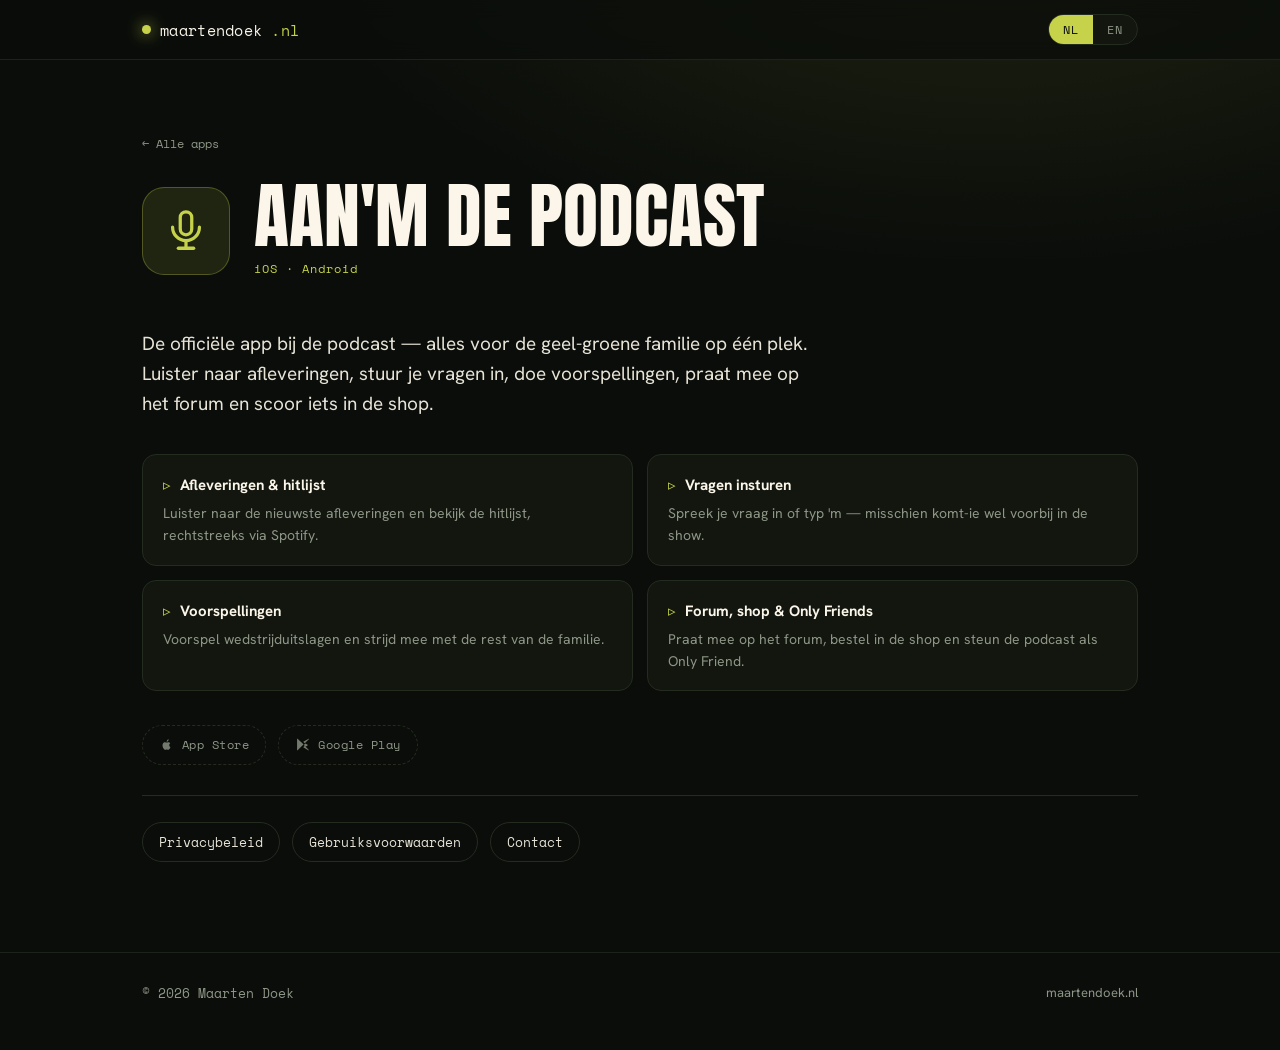
==== aanm-de-podcast/index.html @ cd35058b "Vervang Google Sites-site door uniforme statische site Nieuwe hub + per-app landingspagina's in een " ====
<!DOCTYPE html>
<html lang="nl">
<head>
<meta charset="UTF-8">
<meta name="viewport" content="width=device-width, initial-scale=1.0">
<meta name="robots" content="index, follow">
<title>Aan'm de Podcast — app van Maarten Doek</title>
<meta name="description" content="De app bij Aan'm de Podcast: afleveringen, vragen insturen, voorspellingen, forum en de shop.">
<link rel="preconnect" href="https://fonts.googleapis.com">
<link rel="preconnect" href="https://fonts.gstatic.com" crossorigin>
<link href="https://fonts.googleapis.com/css2?family=Anton&family=Hanken+Grotesk:wght@400;500;600;700&family=Caveat:wght@500;600&family=Space+Mono&display=swap" rel="stylesheet">
<link rel="stylesheet" href="/assets/site.css">
</head>
<body class="app-podcast">

<header class="site-top">
  <div class="inner">
    <a class="wordmark" href="/"><span class="dot"></span>maartendoek<b>.nl</b></a>
    <div class="langbar" role="group" aria-label="Taal / Language">
      <button type="button" data-set-lang="nl" aria-pressed="true">NL</button>
      <button type="button" data-set-lang="en" aria-pressed="false">EN</button>
    </div>
  </div>
</header>

<main>
  <section class="app-hero container">
    <a class="back" href="/">&larr; <span data-lang="nl">Alle apps</span><span data-lang="en">All apps</span></a>
    <div class="layout">
      <div class="bigicon" aria-hidden="true">
        <svg viewBox="0 0 24 24" fill="none" stroke="var(--accent)" stroke-width="1.7" stroke-linecap="round" stroke-linejoin="round">
          <rect x="9" y="2" width="6" height="12" rx="3"/><path d="M5 10a7 7 0 0 0 14 0"/><path d="M12 17v4"/><path d="M8 21h8"/>
        </svg>
      </div>
      <div>
        <h1>Aan'm de Podcast</h1>
        <div class="platform">iOS &middot; Android</div>
      </div>
    </div>
  </section>

  <section class="app-body container">
    <p class="intro">
      <span data-lang="nl">De officiële app bij de podcast — alles voor de geel-groene familie op één plek. Luister naar afleveringen, stuur je vragen in, doe voorspellingen, praat mee op het forum en scoor iets in de shop.</span>
      <span data-lang="en">The official app for the podcast — everything for the yellow-green family in one place. Listen to episodes, submit your questions, make predictions, join the forum and grab something in the shop.</span>
    </p>

    <div class="feature-grid">
      <div class="feature">
        <h4><span class="tick">▹</span> <span data-lang="nl">Afleveringen &amp; hitlijst</span><span data-lang="en">Episodes &amp; chart</span></h4>
        <p><span data-lang="nl">Luister naar de nieuwste afleveringen en bekijk de hitlijst, rechtstreeks via Spotify.</span><span data-lang="en">Listen to the latest episodes and check the chart, straight from Spotify.</span></p>
      </div>
      <div class="feature">
        <h4><span class="tick">▹</span> <span data-lang="nl">Vragen insturen</span><span data-lang="en">Submit questions</span></h4>
        <p><span data-lang="nl">Spreek je vraag in of typ 'm — misschien komt-ie wel voorbij in de show.</span><span data-lang="en">Record your question or type it — it might just make it into the show.</span></p>
      </div>
      <div class="feature">
        <h4><span class="tick">▹</span> <span data-lang="nl">Voorspellingen</span><span data-lang="en">Predictions</span></h4>
        <p><span data-lang="nl">Voorspel wedstrijduitslagen en strijd mee met de rest van de familie.</span><span data-lang="en">Predict match results and compete with the rest of the family.</span></p>
      </div>
      <div class="feature">
        <h4><span class="tick">▹</span> <span data-lang="nl">Forum, shop &amp; Only Friends</span><span data-lang="en">Forum, shop &amp; Only Friends</span></h4>
        <p><span data-lang="nl">Praat mee op het forum, bestel in de shop en steun de podcast als Only Friend.</span><span data-lang="en">Join the forum, order in the shop and support the podcast as an Only Friend.</span></p>
      </div>
    </div>

    <div class="btn-row">
      <span class="storebadge">
        <svg viewBox="0 0 24 24" fill="currentColor"><path d="M16.4 12.9c0-2 1.6-3 1.7-3-1-1.4-2.4-1.6-2.9-1.6-1.2-.1-2.4.7-3 .7-.6 0-1.6-.7-2.6-.7-1.3 0-2.6.8-3.3 2-1.4 2.5-.4 6.1 1 8.1.7 1 1.4 2.1 2.5 2 1-.1 1.3-.6 2.5-.6s1.5.6 2.6.6 1.7-1 2.4-2c.7-1.1 1-2.2 1-2.3 0 0-1.9-.7-1.9-2.9ZM14.6 6.3c.5-.7.9-1.6.8-2.6-.8 0-1.8.6-2.4 1.3-.5.6-.9 1.5-.8 2.4.9.1 1.8-.4 2.4-1.1Z"/></svg>
        App Store
      </span>
      <span class="storebadge">
        <svg viewBox="0 0 24 24" fill="currentColor"><path d="M3.6 2.4c-.2.2-.3.5-.3.9v17.4c0 .4.1.7.3.9l.1.1 9.8-9.8v-.2L3.6 2.4Zm13 13L14 12.8l2.5-2.5 3.1 1.8c.9.5.9 1.4 0 1.9l-3.1 1.4Zm-1-1.4-2.4 2.4 8 4.6c.5.3 1 .3 1.3 0l-6.9-7Zm0-3.9 6.9-7c-.3-.3-.8-.3-1.3 0l-8 4.6 2.4 2.4Z"/></svg>
        Google Play
      </span>
    </div>

    <div class="legal-row">
      <a href="/aanm-de-podcast/privacy/"><span data-lang="nl">Privacybeleid</span><span data-lang="en">Privacy Policy</span></a>
      <a href="/aanm-de-podcast/voorwaarden/"><span data-lang="nl">Gebruiksvoorwaarden</span><span data-lang="en">Terms of Use</span></a>
      <a href="mailto:mjwdoek@gmail.com">Contact</a>
    </div>
  </section>
</main>

<footer class="site-foot">
  <div class="inner">
    <span class="mono">© 2026 Maarten Doek</span>
    <span><a href="/">maartendoek.nl</a></span>
  </div>
</footer>

<script src="/assets/site.js"></script>
</body>
</html>
---- assets/site.css ----
/* ============================================================
   maartendoek.nl — gedeeld ontwerp voor hub + app-landingen
   ============================================================ */

:root {
  --bg: #0A0D0A;
  --bg-deep: #070907;
  --card: #12160F;
  --raised: #1A2016;
  --border: #242C1F;
  --border-soft: #1C231A;

  --text-strong: #FBF6E9;
  --text-body: #E7E3D6;
  --text-dim: #8E9686;

  /* Standaard accent (overschreven per app) */
  --accent: #C5D24A;
  --accent-ink: #0A0D0A;
  --accent-soft: rgba(197, 210, 74, 0.12);
  --accent-line: rgba(197, 210, 74, 0.30);

  --font-display: 'Anton', sans-serif;
  --font-body: 'Hanken Grotesk', system-ui, sans-serif;
  --font-mono: 'Space Mono', monospace;
  --font-script: 'Caveat', cursive;

  --maxw: 1040px;
}

/* Per-app accenten */
.app-podcast      { --accent:#C5D24A; --accent-ink:#0A0D0A; --accent-soft:rgba(197,210,74,.12); --accent-line:rgba(197,210,74,.30); }
.app-gardenalerts { --accent:#5FBF63; --accent-ink:#06140A; --accent-soft:rgba(95,191,99,.13);  --accent-line:rgba(95,191,99,.32); }
.app-ffsoundboard { --accent:#F0A500; --accent-ink:#1A1205; --accent-soft:rgba(240,165,0,.13);  --accent-line:rgba(240,165,0,.32); }

* { box-sizing: border-box; margin: 0; padding: 0; }
html { -webkit-text-size-adjust: 100%; scroll-behavior: smooth; }

body {
  background:
    radial-gradient(1200px 620px at 78% -10%, var(--accent-soft), transparent 60%),
    var(--bg);
  color: var(--text-body);
  font-family: var(--font-body);
  font-size: 16px;
  line-height: 1.6;
  min-height: 100vh;
  overflow-x: hidden;
}

a { color: var(--accent); text-decoration: none; }

.container { max-width: var(--maxw); margin: 0 auto; padding: 0 22px; }

/* ---------- Topbar ---------- */
.site-top {
  position: sticky;
  top: 0;
  z-index: 20;
  backdrop-filter: blur(10px);
  background: rgba(10, 13, 10, 0.72);
  border-bottom: 1px solid var(--border-soft);
}
.site-top .inner {
  max-width: var(--maxw);
  margin: 0 auto;
  padding: 14px 22px;
  display: flex;
  align-items: center;
  justify-content: space-between;
  gap: 14px;
}
.wordmark {
  font-family: var(--font-mono);
  font-size: 15px;
  letter-spacing: 0.02em;
  color: var(--text-strong);
  display: inline-flex;
  align-items: center;
  gap: 9px;
}
.wordmark .dot { width: 9px; height: 9px; border-radius: 50%; background: var(--accent); box-shadow: 0 0 16px var(--accent); }
.wordmark b { color: var(--accent); font-weight: inherit; }

.langbar {
  display: inline-flex;
  border: 1px solid var(--border);
  border-radius: 100px;
  overflow: hidden;
  background: var(--card);
}
.langbar button {
  font-family: var(--font-mono);
  font-size: 12px;
  letter-spacing: 0.08em;
  color: var(--text-dim);
  background: transparent;
  border: 0;
  padding: 6px 14px;
  cursor: pointer;
}
.langbar button[aria-pressed="true"] { color: var(--accent-ink); background: var(--accent); }

/* Taalwissel */
[data-lang] { display: none; }
html[lang="nl"] [data-lang="nl"],
html[lang="en"] [data-lang="en"] { display: revert; }

/* ---------- Hero (hub) ---------- */
.hero { padding-top: 84px; padding-bottom: 40px; }
.hero .eyebrow {
  font-family: var(--font-mono);
  font-size: 12.5px;
  letter-spacing: 0.2em;
  text-transform: uppercase;
  color: var(--accent);
  margin-bottom: 20px;
}
.hero h1 {
  font-family: var(--font-display);
  font-weight: 400;
  font-size: clamp(46px, 11vw, 108px);
  line-height: 0.9;
  letter-spacing: -0.01em;
  text-transform: uppercase;
  color: var(--text-strong);
}
.hero h1 .script {
  font-family: var(--font-script);
  text-transform: none;
  font-size: clamp(24px, 5vw, 40px);
  color: var(--accent);
  letter-spacing: 0;
  margin-top: 8px;
}
html[lang="nl"] .hero h1 .script[data-lang="nl"],
html[lang="en"] .hero h1 .script[data-lang="en"] { display: block; }
.hero .lead {
  max-width: 560px;
  margin-top: 24px;
  font-size: 18px;
  color: var(--text-body);
}

/* ---------- App-grid ---------- */
.apps { padding-top: 26px; padding-bottom: 40px; }
.apps h2, .section-title {
  font-family: var(--font-mono);
  font-size: 12.5px;
  letter-spacing: 0.2em;
  text-transform: uppercase;
  color: var(--text-dim);
  margin-bottom: 20px;
}
.grid {
  display: grid;
  grid-template-columns: repeat(3, 1fr);
  gap: 18px;
}
.appcard {
  position: relative;
  display: flex;
  flex-direction: column;
  background: var(--card);
  border: 1px solid var(--border);
  border-radius: 18px;
  padding: 26px 24px 22px;
  overflow: hidden;
  transition: transform .18s ease, border-color .18s ease, background .18s ease;
}
.appcard::before {
  content: '';
  position: absolute;
  inset: 0 0 auto 0;
  height: 3px;
  background: var(--accent);
  opacity: .8;
}
.appcard:hover { transform: translateY(-4px); border-color: var(--accent-line); }
.appcard .icon {
  width: 54px; height: 54px;
  border-radius: 14px;
  display: grid; place-items: center;
  background: var(--accent-soft);
  border: 1px solid var(--accent-line);
  margin-bottom: 18px;
}
.appcard .icon svg { width: 28px; height: 28px; display: block; }
.appcard h3 {
  font-family: var(--font-display);
  font-weight: 400;
  text-transform: uppercase;
  letter-spacing: -0.01em;
  font-size: 27px;
  line-height: 1;
  color: var(--text-strong);
}
.appcard .platform {
  font-family: var(--font-mono);
  font-size: 11px;
  letter-spacing: 0.06em;
  color: var(--accent);
  margin-top: 8px;
}
.appcard p {
  color: var(--text-dim);
  font-size: 14.5px;
  margin-top: 12px;
  flex: 1;
}
.appcard .go {
  margin-top: 18px;
  font-family: var(--font-mono);
  font-size: 12.5px;
  letter-spacing: 0.04em;
  color: var(--accent);
  display: inline-flex;
  align-items: center;
  gap: 7px;
}
.appcard:hover .go .arrow { transform: translateX(4px); }
.appcard .go .arrow { transition: transform .18s ease; }
.stretch { position: absolute; inset: 0; }

/* ---------- Buttons ---------- */
.btn {
  display: inline-flex;
  align-items: center;
  gap: 9px;
  font-family: var(--font-body);
  font-weight: 600;
  font-size: 15px;
  padding: 12px 20px;
  border-radius: 100px;
  border: 1px solid var(--accent);
  color: var(--accent-ink);
  background: var(--accent);
  cursor: pointer;
  transition: filter .15s ease, transform .15s ease;
}
.btn:hover { filter: brightness(1.06); transform: translateY(-1px); }
.btn.ghost { background: transparent; color: var(--accent); }
.btn.ghost:hover { background: var(--accent-soft); }
.btn-row { display: flex; flex-wrap: wrap; gap: 12px; }

/* ---------- App-landing ---------- */
.app-hero { padding-top: 70px; padding-bottom: 30px; }
.app-hero .back {
  font-family: var(--font-mono);
  font-size: 12px;
  color: var(--text-dim);
  display: inline-block;
  margin-bottom: 30px;
}
.app-hero .back:hover { color: var(--accent); }
.app-hero .layout {
  display: grid;
  grid-template-columns: 88px 1fr;
  gap: 24px;
  align-items: center;
}
.app-hero .bigicon {
  width: 88px; height: 88px;
  border-radius: 22px;
  display: grid; place-items: center;
  background: var(--accent-soft);
  border: 1px solid var(--accent-line);
}
.app-hero .bigicon svg { width: 46px; height: 46px; }
.app-hero h1 {
  font-family: var(--font-display);
  font-weight: 400;
  text-transform: uppercase;
  font-size: clamp(40px, 9vw, 72px);
  line-height: 0.92;
  color: var(--text-strong);
}
.app-hero .platform {
  font-family: var(--font-mono);
  font-size: 12px;
  letter-spacing: 0.08em;
  color: var(--accent);
  margin-top: 10px;
}
.app-body { padding-top: 20px; padding-bottom: 40px; }
.app-body .intro { font-size: 19px; color: var(--text-body); max-width: 680px; }

.feature-grid {
  display: grid;
  grid-template-columns: repeat(2, 1fr);
  gap: 14px;
  margin: 34px 0;
}
.feature {
  background: var(--card);
  border: 1px solid var(--border);
  border-radius: 14px;
  padding: 18px 20px;
}
.feature h4 {
  font-size: 15px;
  color: var(--text-strong);
  margin-bottom: 5px;
  display: flex; align-items: center; gap: 9px;
}
.feature h4 .tick { color: var(--accent); }
.feature p { color: var(--text-dim); font-size: 14px; }

.legal-row {
  display: flex;
  flex-wrap: wrap;
  gap: 12px;
  margin-top: 30px;
  padding-top: 26px;
  border-top: 1px solid var(--border);
}
.legal-row a {
  font-family: var(--font-mono);
  font-size: 13px;
  color: var(--text-body);
  border: 1px solid var(--border);
  border-radius: 100px;
  padding: 9px 16px;
  transition: border-color .15s ease, color .15s ease;
}
.legal-row a:hover { border-color: var(--accent-line); color: var(--accent); }

.storebadge {
  display: inline-flex;
  align-items: center;
  gap: 8px;
  font-family: var(--font-mono);
  font-size: 12px;
  letter-spacing: 0.04em;
  color: var(--text-dim);
  border: 1px dashed var(--border);
  border-radius: 100px;
  padding: 9px 16px;
}
.storebadge svg { width: 15px; height: 15px; opacity: .8; }
a.storebadge { color: var(--accent-ink); background: var(--accent); border: 1px solid var(--accent); }
a.storebadge svg { opacity: 1; }
a.storebadge:hover { filter: brightness(1.06); }

/* ---------- Footer ---------- */
.site-foot {
  border-top: 1px solid var(--border-soft);
  margin-top: 50px;
}
.site-foot .inner {
  max-width: var(--maxw);
  margin: 0 auto;
  padding: 30px 22px 46px;
  display: flex;
  flex-wrap: wrap;
  justify-content: space-between;
  gap: 14px;
  font-size: 13px;
  color: var(--text-dim);
}
.site-foot a { color: var(--text-dim); }
.site-foot a:hover { color: var(--accent); }
.site-foot .mono { font-family: var(--font-mono); }

/* ---------- Responsive ---------- */
@media (max-width: 820px) {
  .grid { grid-template-columns: 1fr; }
  .feature-grid { grid-template-columns: 1fr; }
}
@media (max-width: 520px) {
  .hero { padding-top: 56px; padding-bottom: 30px; }
  .app-hero .layout { grid-template-columns: 64px 1fr; gap: 16px; }
  .app-hero .bigicon { width: 64px; height: 64px; border-radius: 16px; }
  .app-hero .bigicon svg { width: 34px; height: 34px; }
}
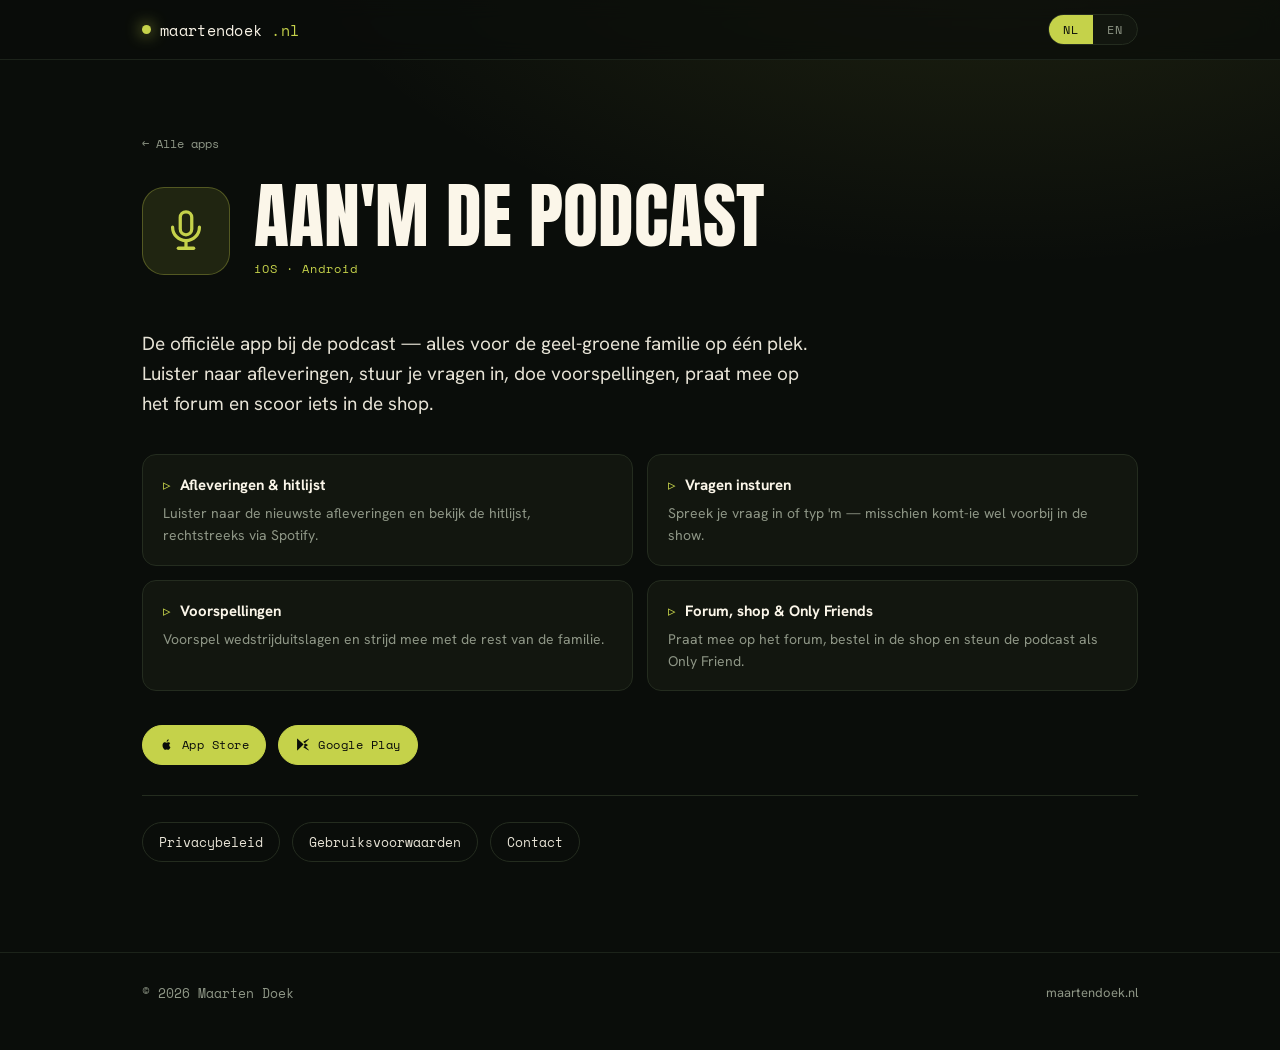
==== commit 199eb497: "Store-links in landingen; platforms bijgewerkt - Aan'm de App: App Store + Google Play (klikbaar) - " ====
--- a/aanm-de-podcast/index.html
+++ b/aanm-de-podcast/index.html
@@ -65,14 +65,14 @@
     </div>
 
     <div class="btn-row">
-      <span class="storebadge">
+      <a class="storebadge" href="https://apps.apple.com/nl/app/aanm-de-app/id6785004671" target="_blank" rel="noopener">
         <svg viewBox="0 0 24 24" fill="currentColor"><path d="M16.4 12.9c0-2 1.6-3 1.7-3-1-1.4-2.4-1.6-2.9-1.6-1.2-.1-2.4.7-3 .7-.6 0-1.6-.7-2.6-.7-1.3 0-2.6.8-3.3 2-1.4 2.5-.4 6.1 1 8.1.7 1 1.4 2.1 2.5 2 1-.1 1.3-.6 2.5-.6s1.5.6 2.6.6 1.7-1 2.4-2c.7-1.1 1-2.2 1-2.3 0 0-1.9-.7-1.9-2.9ZM14.6 6.3c.5-.7.9-1.6.8-2.6-.8 0-1.8.6-2.4 1.3-.5.6-.9 1.5-.8 2.4.9.1 1.8-.4 2.4-1.1Z"/></svg>
         App Store
-      </span>
-      <span class="storebadge">
+      </a>
+      <a class="storebadge" href="https://play.google.com/store/apps/details?id=nl.aanmdepodcast.aanm_fan_app" target="_blank" rel="noopener">
         <svg viewBox="0 0 24 24" fill="currentColor"><path d="M3.6 2.4c-.2.2-.3.5-.3.9v17.4c0 .4.1.7.3.9l.1.1 9.8-9.8v-.2L3.6 2.4Zm13 13L14 12.8l2.5-2.5 3.1 1.8c.9.5.9 1.4 0 1.9l-3.1 1.4Zm-1-1.4-2.4 2.4 8 4.6c.5.3 1 .3 1.3 0l-6.9-7Zm0-3.9 6.9-7c-.3-.3-.8-.3-1.3 0l-8 4.6 2.4 2.4Z"/></svg>
         Google Play
-      </span>
+      </a>
     </div>
 
     <div class="legal-row">
